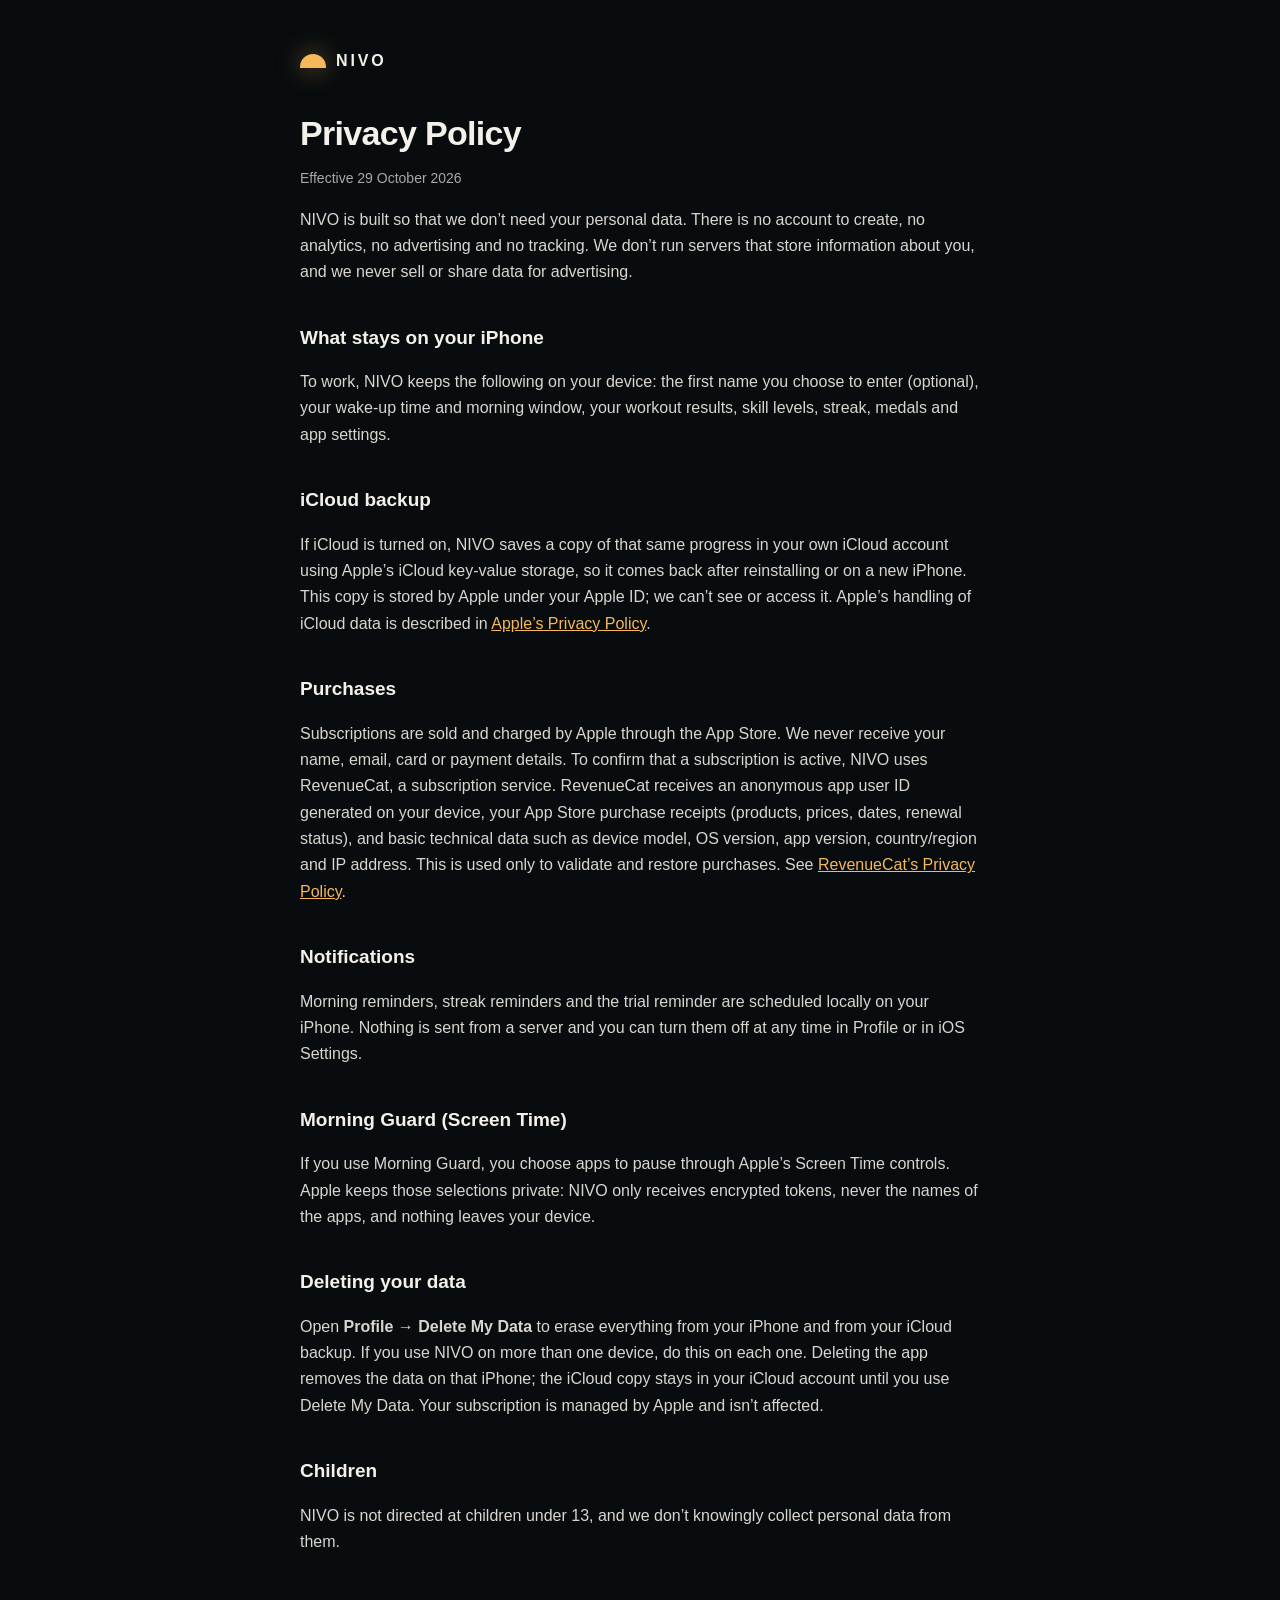
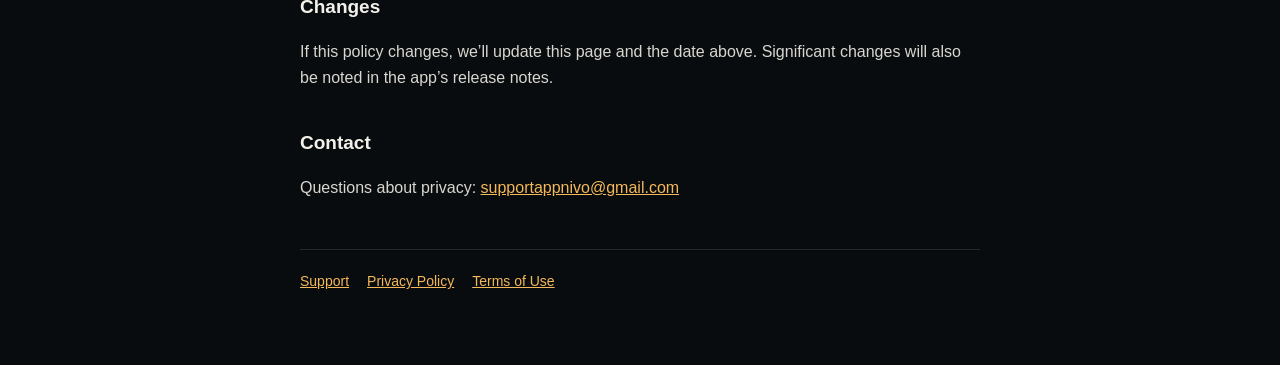
==== privacy/index.html @ 20315a52 "NIVO support, privacy policy and terms Co-Authored-By: Claude Opus 5.5 <noreply@anthropic.com> Claud" ====
<!doctype html>
<html lang="en">
<head>
<meta charset="utf-8">
<meta name="viewport" content="width=device-width, initial-scale=1">
<title>NIVO Privacy Policy</title>
<link rel="stylesheet" href="../style.css">
</head>
<body>
<main>
<header><div class="sun"></div><a href="../">NIVO</a></header>
<h1>Privacy Policy</h1>
<p class="muted">Effective 29 October 2026</p>

<p>NIVO is built so that we don’t need your personal data. There is no account to create, no analytics, no advertising and no tracking. We don’t run servers that store information about you, and we never sell or share data for advertising.</p>

<h2>What stays on your iPhone</h2>
<p>To work, NIVO keeps the following on your device: the first name you choose to enter (optional), your wake-up time and morning window, your workout results, skill levels, streak, medals and app settings.</p>

<h2>iCloud backup</h2>
<p>If iCloud is turned on, NIVO saves a copy of that same progress in your own iCloud account using Apple’s iCloud key-value storage, so it comes back after reinstalling or on a new iPhone. This copy is stored by Apple under your Apple ID; we can’t see or access it. Apple’s handling of iCloud data is described in <a href="https://www.apple.com/legal/privacy/">Apple’s Privacy Policy</a>.</p>

<h2>Purchases</h2>
<p>Subscriptions are sold and charged by Apple through the App Store. We never receive your name, email, card or payment details. To confirm that a subscription is active, NIVO uses RevenueCat, a subscription service. RevenueCat receives an anonymous app user ID generated on your device, your App Store purchase receipts (products, prices, dates, renewal status), and basic technical data such as device model, OS version, app version, country/region and IP address. This is used only to validate and restore purchases. See <a href="https://www.revenuecat.com/privacy">RevenueCat’s Privacy Policy</a>.</p>

<h2>Notifications</h2>
<p>Morning reminders, streak reminders and the trial reminder are scheduled locally on your iPhone. Nothing is sent from a server and you can turn them off at any time in Profile or in iOS Settings.</p>

<h2>Morning Guard (Screen Time)</h2>
<p>If you use Morning Guard, you choose apps to pause through Apple’s Screen Time controls. Apple keeps those selections private: NIVO only receives encrypted tokens, never the names of the apps, and nothing leaves your device.</p>

<h2>Deleting your data</h2>
<p>Open <strong>Profile → Delete My Data</strong> to erase everything from your iPhone and from your iCloud backup. If you use NIVO on more than one device, do this on each one. Deleting the app removes the data on that iPhone; the iCloud copy stays in your iCloud account until you use Delete My Data. Your subscription is managed by Apple and isn’t affected.</p>

<h2>Children</h2>
<p>NIVO is not directed at children under 13, and we don’t knowingly collect personal data from them.</p>

<h2>Changes</h2>
<p>If this policy changes, we’ll update this page and the date above. Significant changes will also be noted in the app’s release notes.</p>

<h2>Contact</h2>
<p>Questions about privacy: <a href="mailto:supportappnivo@gmail.com">supportappnivo@gmail.com</a></p>
<nav><a href="../">Support</a><a href="../privacy/">Privacy Policy</a><a href="../terms/">Terms of Use</a></nav>
</main>
</body>
</html>
---- style.css ----
:root{--bg:#080C0E;--surface:#111619;--text:#F4F1EB;--muted:#A7A9AB;--sun:#F5B85A;--border:#22292D}
*{box-sizing:border-box}
body{margin:0;background:var(--bg);color:var(--text);font:16px/1.65 -apple-system,BlinkMacSystemFont,"SF Pro Text","Inter","Segoe UI",sans-serif;-webkit-text-size-adjust:100%}
main{max-width:720px;margin:0 auto;padding:48px 20px 72px}
header{display:flex;align-items:center;gap:10px;margin-bottom:40px}
header a{color:var(--text);text-decoration:none;font-weight:700;letter-spacing:.18em}
.sun{width:26px;height:14px;border-radius:14px 14px 0 0;background:var(--sun);box-shadow:0 0 24px rgba(245,184,90,.5)}
h1{font-size:34px;line-height:1.15;margin:0 0 8px;letter-spacing:-.02em}
h2{font-size:19px;margin:36px 0 8px}
p,li{color:#D9D6D0}
.muted{color:var(--muted);font-size:14px}
a{color:var(--sun)}
.card{background:var(--surface);border:1px solid var(--border);border-radius:16px;padding:20px 22px;margin:20px 0}
nav{display:flex;gap:18px;flex-wrap:wrap;margin-top:48px;padding-top:20px;border-top:1px solid var(--border);font-size:14px}
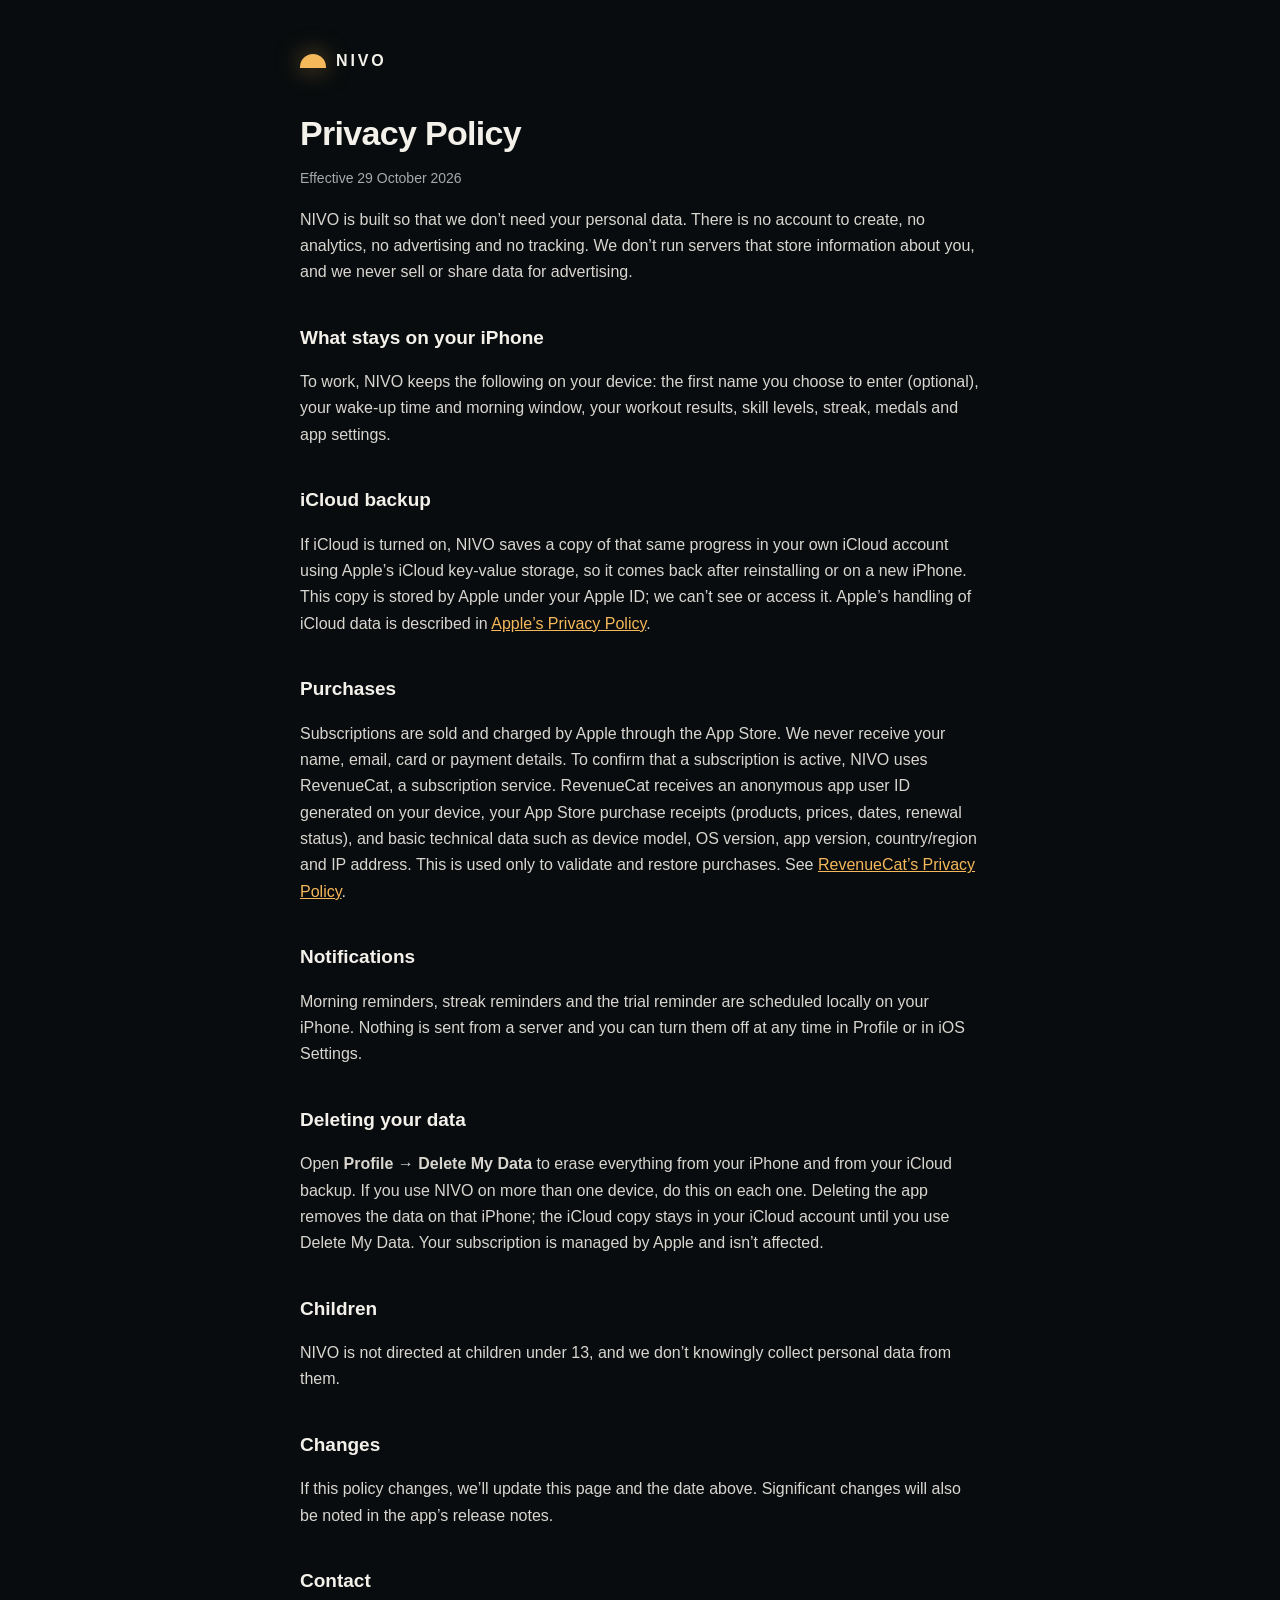
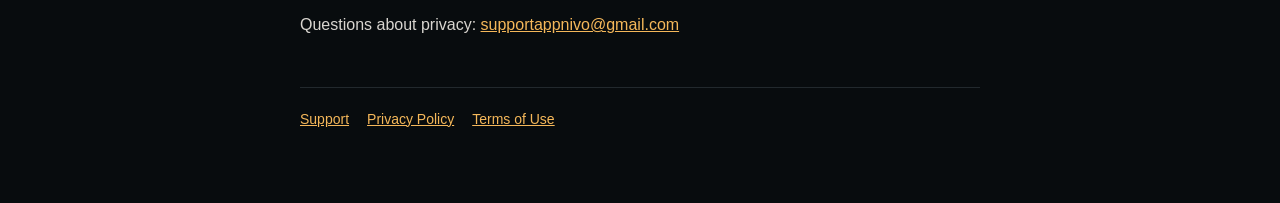
==== commit 109a77ba: "Privacy: remove Morning Guard section (feature removed) Co-Authored-By: Claude Opus 5.5 <noreply@ant" ====
--- a/privacy/index.html
+++ b/privacy/index.html
@@ -26,9 +26,6 @@
 <h2>Notifications</h2>
 <p>Morning reminders, streak reminders and the trial reminder are scheduled locally on your iPhone. Nothing is sent from a server and you can turn them off at any time in Profile or in iOS Settings.</p>
 
-<h2>Morning Guard (Screen Time)</h2>
-<p>If you use Morning Guard, you choose apps to pause through Apple’s Screen Time controls. Apple keeps those selections private: NIVO only receives encrypted tokens, never the names of the apps, and nothing leaves your device.</p>
-
 <h2>Deleting your data</h2>
 <p>Open <strong>Profile → Delete My Data</strong> to erase everything from your iPhone and from your iCloud backup. If you use NIVO on more than one device, do this on each one. Deleting the app removes the data on that iPhone; the iCloud copy stays in your iCloud account until you use Delete My Data. Your subscription is managed by Apple and isn’t affected.</p>
 
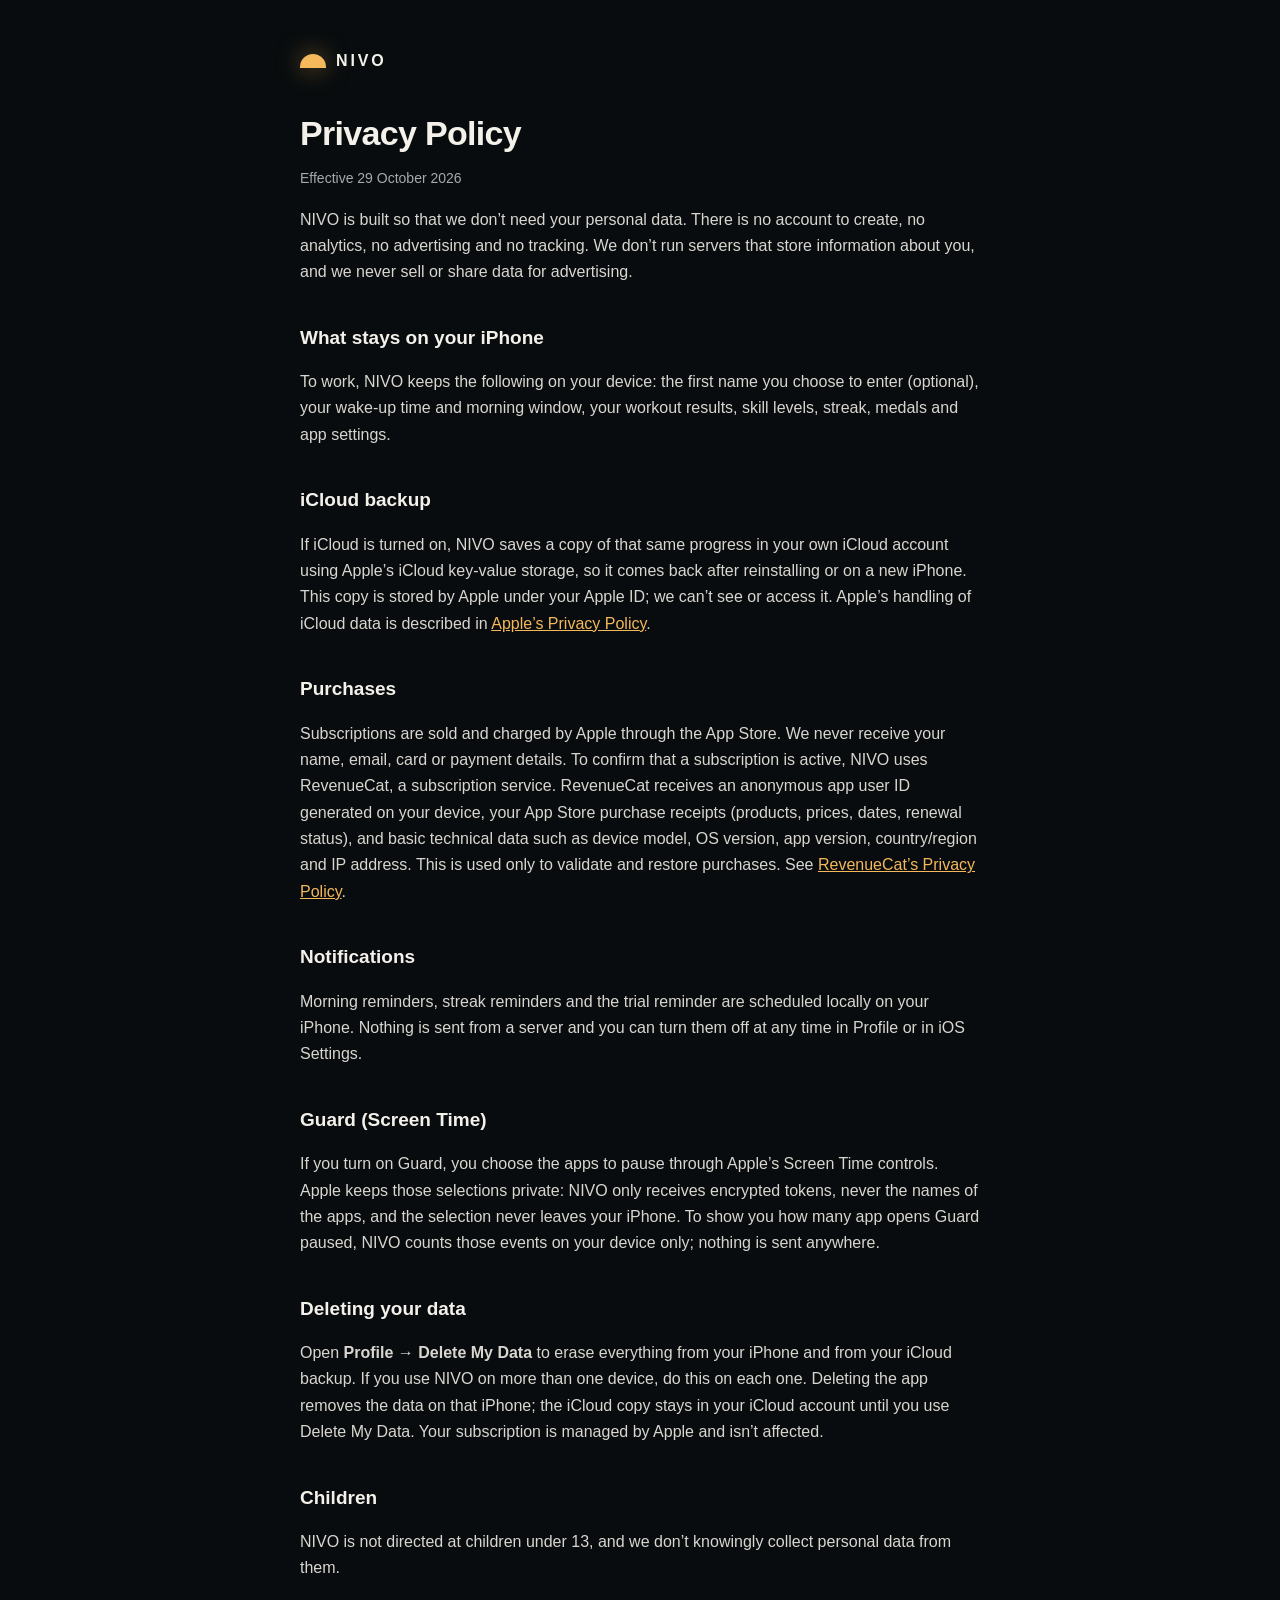
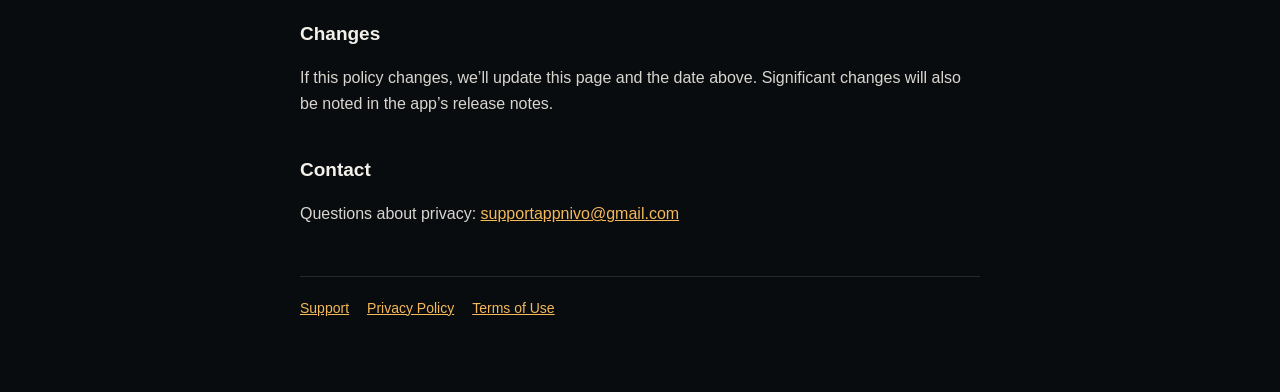
==== commit 16cc217f: "Privacy: Guard (Screen Time) section is back, with the on-device counting Co-Authored-By: Claude Fab" ====
--- a/privacy/index.html
+++ b/privacy/index.html
@@ -26,6 +26,9 @@
 <h2>Notifications</h2>
 <p>Morning reminders, streak reminders and the trial reminder are scheduled locally on your iPhone. Nothing is sent from a server and you can turn them off at any time in Profile or in iOS Settings.</p>
 
+<h2>Guard (Screen Time)</h2>
+<p>If you turn on Guard, you choose the apps to pause through Apple’s Screen Time controls. Apple keeps those selections private: NIVO only receives encrypted tokens, never the names of the apps, and the selection never leaves your iPhone. To show you how many app opens Guard paused, NIVO counts those events on your device only; nothing is sent anywhere.</p>
+
 <h2>Deleting your data</h2>
 <p>Open <strong>Profile → Delete My Data</strong> to erase everything from your iPhone and from your iCloud backup. If you use NIVO on more than one device, do this on each one. Deleting the app removes the data on that iPhone; the iCloud copy stays in your iCloud account until you use Delete My Data. Your subscription is managed by Apple and isn’t affected.</p>
 
